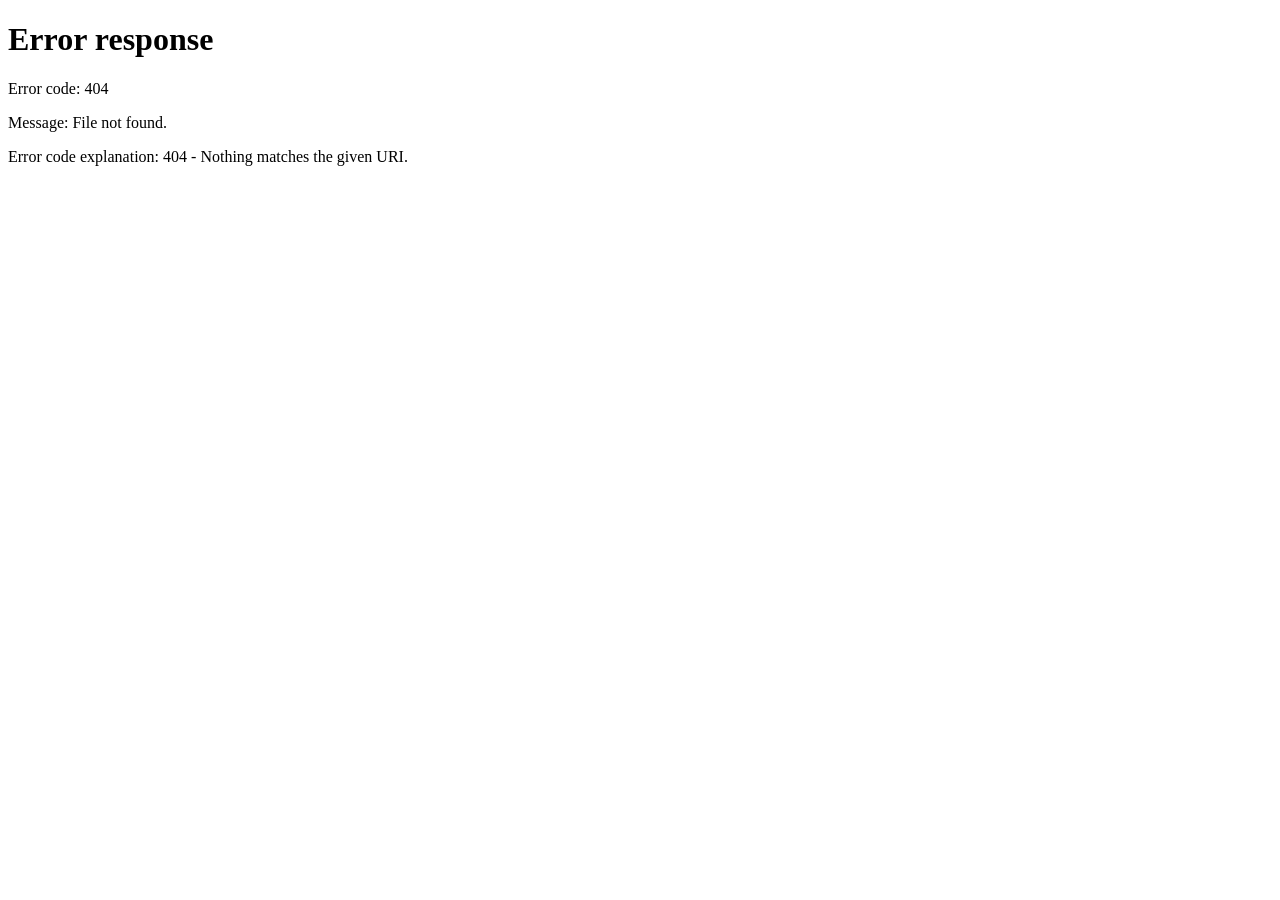
==== register-image.html @ 03844225 "Initial1 commit" ====
<!DOCTYPE html>
<html lang="en">
<head>
<meta charset="UTF-8">
<meta name="viewport" content="width=device-width, initial-scale=1.0">
<title>AttendX — Face Registration</title>
<link href="https://fonts.googleapis.com/css2?family=Syne:wght@400;600;700;800&family=DM+Sans:wght@300;400;500&display=swap" rel="stylesheet">
<link rel="stylesheet" href="register-image.css" >
</head>
<body>

<div class="deco-circle deco-1"></div>
<div class="deco-circle deco-2"></div>

<nav>
  <a href="#" class="logo">Smart <span>Attendance</span></a>
  <span class="nav-badge">Student Setup</span>
</nav>

<main>
  <div class="card">

    <!-- STEP INDICATOR -->
    <div class="steps">
      <div class="step done">
        <div class="step-dot">✓</div>
        <span>Account</span>
      </div>
      <div class="step-line"></div>
      <div class="step active">
        <div class="step-dot">2</div>
        <span>Face Photo</span>
      </div>
      <div class="step-line"></div>
      <div class="step">
        <div class="step-dot">3</div>
        <span>Dashboard</span>
      </div>
    </div>

    <span class="eyebrow">One Last Step</span>
    <h2 class="card-title">Register your face</h2>
    <p class="card-subtitle">Upload a clear photo of your face. This will be used to verify your identity when marking attendance.</p>

    <!-- ERROR / SUCCESS MESSAGES -->
    <div class="msg error" id="errorMsg"></div>
    <div class="msg success" id="successMsg"></div>

    <!-- PROGRESS -->
    <div class="progress-wrap" id="progressWrap">
      <div class="progress-label">
        <span>Uploading photo...</span>
        <span id="progressPct">0%</span>
      </div>
      <div class="progress-bar-bg">
        <div class="progress-bar-fill" id="progressFill"></div>
      </div>
    </div>

    <!-- UPLOAD ZONE -->
    <div class="upload-zone" id="uploadZone">
      <input type="file" id="photoInput" accept="image/jpeg,image/png,image/webp" onchange="handleFileSelect(event)">
      <div class="upload-icon">📷</div>
      <div class="upload-primary">Click to upload or drag & drop</div>
      <div class="upload-secondary">JPG, PNG or WEBP · Max 5MB</div>
    </div>

    <!-- IMAGE PREVIEW -->
    <div class="preview-wrap" id="previewWrap">
      <img id="previewImg" src="" alt="Your photo preview">
      <div class="preview-overlay">
        <span class="preview-name" id="previewName"></span>
        <button class="change-btn" onclick="changePhoto()">Change</button>
      </div>
    </div>

    <!-- TIPS -->
    <div class="tips">
      <div class="tips-title">Photo guidelines</div>
      <ul>
        <li>Face clearly visible, no sunglasses</li>
        <li>Good lighting — avoid dark or backlit photos</li>
        <li>Look straight into the camera</li>
        <li>Solo photo — no other people in frame</li>
      </ul>
    </div>

    <button class="submit-btn" id="submitBtn" onclick="submitPhoto()" disabled>
      Register Face 
    </button>
<!-- 
    <span class="skip-link" onclick="skipForNow()">Skip for now — I'll do this later</span> -->

  </div>
</main>

<script src="resgister-image.js"></script>
</body>
</html>
---- register-image.css ----
:root {
    --ink: #0d0f14;
    --surface: #f5f3ee;
    --white: #ffffff;
    --accent: #e84d2a;
    --muted: #7a7a7a;
    --border: #e0ddd6;
    --student: #e84d2a;
    --success: #16a34a;
    --success-bg: #f0fdf4;
    --success-border: #bbf7d0;
  }

  *, *::before, *::after { box-sizing: border-box; margin: 0; padding: 0; }

  body {
    font-family: 'DM Sans', sans-serif;
    background: var(--surface);
    color: var(--ink);
    min-height: 100vh;
    display: flex;
    flex-direction: column;
    overflow-x: hidden;
  }

  body::before {
    content: '';
    position: fixed;
    inset: 0;
    background-image:
      linear-gradient(rgba(13,15,20,0.04) 1px, transparent 1px),
      linear-gradient(90deg, rgba(13,15,20,0.04) 1px, transparent 1px);
    background-size: 40px 40px;
    pointer-events: none;
    z-index: 0;
  }

  nav {
    position: relative;
    z-index: 10;
    display: flex;
    align-items: center;
    justify-content: space-between;
    padding: 22px 48px;
    border-bottom: 1px solid var(--border);
    background: rgba(245,243,238,0.85);
    backdrop-filter: blur(10px);
  }

  .logo {
    font-family: 'Syne', sans-serif;
    font-weight: 800;
    font-size: 1.5rem;
    letter-spacing: -0.04em;
    color: var(--ink);
    text-decoration: none;
  }
  .logo span { color: var(--accent); }

  .nav-badge {
    font-size: 0.72rem;
    font-weight: 500;
    letter-spacing: 0.08em;
    text-transform: uppercase;
    color: var(--muted);
    background: var(--border);
    padding: 4px 12px;
    border-radius: 100px;
  }

  .deco-circle {
    position: fixed;
    border-radius: 50%;
    pointer-events: none;
    z-index: 0;
  }
  .deco-1 {
    width: 500px; height: 500px;
    background: radial-gradient(circle, rgba(232,77,42,0.06), transparent 70%);
    top: -100px; left: -100px;
  }
  .deco-2 {
    width: 400px; height: 400px;
    background: radial-gradient(circle, rgba(26,86,219,0.07), transparent 70%);
    bottom: -80px; right: -80px;
  }

  /* MAIN LAYOUT */
  main {
    position: relative;
    z-index: 1;
    flex: 1;
    display: flex;
    align-items: center;
    justify-content: center;
    padding: 60px 24px;
  }

  .card {
    background: var(--white);
    border: 1.5px solid var(--border);
    border-radius: 16px;
    width: 100%;
    max-width: 480px;
    padding: 48px 40px;
    animation: fadeUp 0.5s ease both;
  }

  @keyframes fadeUp {
    from { opacity: 0; transform: translateY(24px); }
    to { opacity: 1; transform: translateY(0); }
  }

  /* STEP INDICATOR */
  .steps {
    display: flex;
    align-items: center;
    gap: 0;
    margin-bottom: 40px;
  }

  .step {
    display: flex;
    align-items: center;
    gap: 8px;
    font-size: 0.78rem;
    font-weight: 500;
    letter-spacing: 0.04em;
    text-transform: uppercase;
    color: var(--muted);
  }

  .step.done { color: var(--success); }
  .step.active { color: var(--student); }

  .step-dot {
    width: 24px; height: 24px;
    border-radius: 50%;
    border: 1.5px solid var(--border);
    display: flex; align-items: center; justify-content: center;
    font-size: 0.7rem;
    font-weight: 700;
    flex-shrink: 0;
    background: var(--white);
    color: var(--muted);
  }

  .step.done .step-dot {
    background: var(--success);
    border-color: var(--success);
    color: white;
  }

  .step.active .step-dot {
    background: var(--student);
    border-color: var(--student);
    color: white;
  }

  .step-line {
    flex: 1;
    height: 1.5px;
    background: var(--border);
    margin: 0 8px;
  }

  /* HEADER */
  .eyebrow {
    display: inline-flex;
    align-items: center;
    gap: 8px;
    font-size: 0.75rem;
    font-weight: 500;
    letter-spacing: 0.12em;
    text-transform: uppercase;
    color: var(--student);
    margin-bottom: 12px;
  }
  .eyebrow::before {
    content: '';
    display: block;
    width: 20px; height: 2px;
    background: var(--student);
  }

  .card-title {
    font-family: 'Syne', sans-serif;
    font-weight: 800;
    font-size: 1.7rem;
    letter-spacing: -0.03em;
    line-height: 1.1;
    margin-bottom: 10px;
  }

  .card-subtitle {
    font-size: 0.88rem;
    color: var(--muted);
    line-height: 1.6;
    margin-bottom: 36px;
  }

  /* UPLOAD ZONE */
  .upload-zone {
    border: 2px dashed var(--border);
    border-radius: 12px;
    padding: 36px 24px;
    text-align: center;
    cursor: pointer;
    transition: border-color 0.2s, background 0.2s;
    position: relative;
    margin-bottom: 24px;
    background: var(--surface);
  }

  .upload-zone:hover, .upload-zone.drag-over {
    border-color: var(--student);
    background: #fff5f2;
  }

  .upload-zone input[type="file"] {
    position: absolute;
    inset: 0;
    opacity: 0;
    cursor: pointer;
    width: 100%;
    height: 100%;
  }

  .upload-icon {
    width: 56px; height: 56px;
    border-radius: 50%;
    background: #fff0ed;
    border: 1.5px solid #f9c4b8;
    display: flex; align-items: center; justify-content: center;
    margin: 0 auto 16px;
    font-size: 1.5rem;
    transition: transform 0.2s;
  }

  .upload-zone:hover .upload-icon { transform: scale(1.08); }

  .upload-primary {
    font-family: 'Syne', sans-serif;
    font-weight: 700;
    font-size: 0.95rem;
    color: var(--ink);
    margin-bottom: 4px;
  }

  .upload-secondary {
    font-size: 0.8rem;
    color: var(--muted);
  }

  /* PREVIEW */
  .preview-wrap {
    display: none;
    position: relative;
    margin-bottom: 24px;
    border-radius: 12px;
    overflow: hidden;
    border: 1.5px solid var(--border);
    background: var(--ink);
  }

  .preview-wrap img {
    width: 100%;
    height: 220px;
    object-fit: cover;
    display: block;
  }

  .preview-overlay {
    position: absolute;
    bottom: 0; left: 0; right: 0;
    padding: 12px 16px;
    background: linear-gradient(transparent, rgba(13,15,20,0.7));
    display: flex;
    align-items: center;
    justify-content: space-between;
  }

  .preview-name {
    font-size: 0.8rem;
    color: rgba(255,255,255,0.85);
    font-weight: 500;
    white-space: nowrap;
    overflow: hidden;
    text-overflow: ellipsis;
    max-width: 200px;
  }

  .change-btn {
    font-size: 0.75rem;
    font-weight: 600;
    color: white;
    background: rgba(255,255,255,0.15);
    border: 1px solid rgba(255,255,255,0.25);
    border-radius: 6px;
    padding: 4px 10px;
    cursor: pointer;
    transition: background 0.2s;
    flex-shrink: 0;
  }
  .change-btn:hover { background: rgba(255,255,255,0.25); }

  /* TIPS */
  .tips {
    background: #fff8f6;
    border: 1px solid #fde8e2;
    border-radius: 10px;
    padding: 16px 18px;
    margin-bottom: 28px;
  }

  .tips-title {
    font-size: 0.78rem;
    font-weight: 600;
    letter-spacing: 0.06em;
    text-transform: uppercase;
    color: var(--student);
    margin-bottom: 10px;
  }

  .tips ul {
    list-style: none;
    display: flex;
    flex-direction: column;
    gap: 6px;
  }

  .tips li {
    font-size: 0.82rem;
    color: var(--muted);
    display: flex;
    align-items: center;
    gap: 8px;
  }

  .tips li::before {
    content: '✓';
    color: var(--student);
    font-weight: 700;
    font-size: 0.75rem;
    flex-shrink: 0;
  }

  /* SUBMIT BTN */
  .submit-btn {
    width: 100%;
    padding: 15px;
    border: none;
    border-radius: 8px;
    font-family: 'Syne', sans-serif;
    font-weight: 700;
    font-size: 0.95rem;
    letter-spacing: 0.02em;
    cursor: pointer;
    background: var(--student);
    color: white;
    transition: transform 0.15s, opacity 0.2s;
    position: relative;
    overflow: hidden;
  }

  .submit-btn:disabled {
    opacity: 0.5;
    cursor: not-allowed;
  }

  .submit-btn:not(:disabled):hover { opacity: 0.9; }
  .submit-btn:not(:disabled):active { transform: scale(0.98); }

  .submit-btn::after {
    content: '';
    position: absolute;
    inset: 0;
    background: rgba(255,255,255,0.12);
    opacity: 0;
    transition: opacity 0.2s;
  }
  .submit-btn:not(:disabled):hover::after { opacity: 1; }

  /* MESSAGES */
  .msg {
    display: none;
    border-radius: 8px;
    padding: 12px 16px;
    font-size: 0.84rem;
    margin-bottom: 20px;
  }

  .msg.error {
    background: #fff0ed;
    border: 1px solid #f9c4b8;
    color: #c0392b;
  }

  .msg.success {
    background: var(--success-bg);
    border: 1px solid var(--success-border);
    color: var(--success);
    font-weight: 500;
  }

  /* PROGRESS BAR */
  .progress-wrap {
    display: none;
    margin-bottom: 20px;
  }

  .progress-label {
    font-size: 0.78rem;
    color: var(--muted);
    margin-bottom: 6px;
    display: flex;
    justify-content: space-between;
  }

  .progress-bar-bg {
    height: 4px;
    background: var(--border);
    border-radius: 100px;
    overflow: hidden;
  }

  .progress-bar-fill {
    height: 100%;
    background: var(--student);
    border-radius: 100px;
    width: 0%;
    transition: width 0.3s ease;
  }

  /* SKIP */
  .skip-link {
    display: block;
    text-align: center;
    margin-top: 16px;
    font-size: 0.8rem;
    color: var(--muted);
    cursor: pointer;
    text-decoration: underline;
    text-underline-offset: 3px;
  }
  .skip-link:hover { color: var(--ink); }

  @media (max-width: 600px) {
    nav { padding: 16px 20px; }
    .card { padding: 32px 24px; }
  }
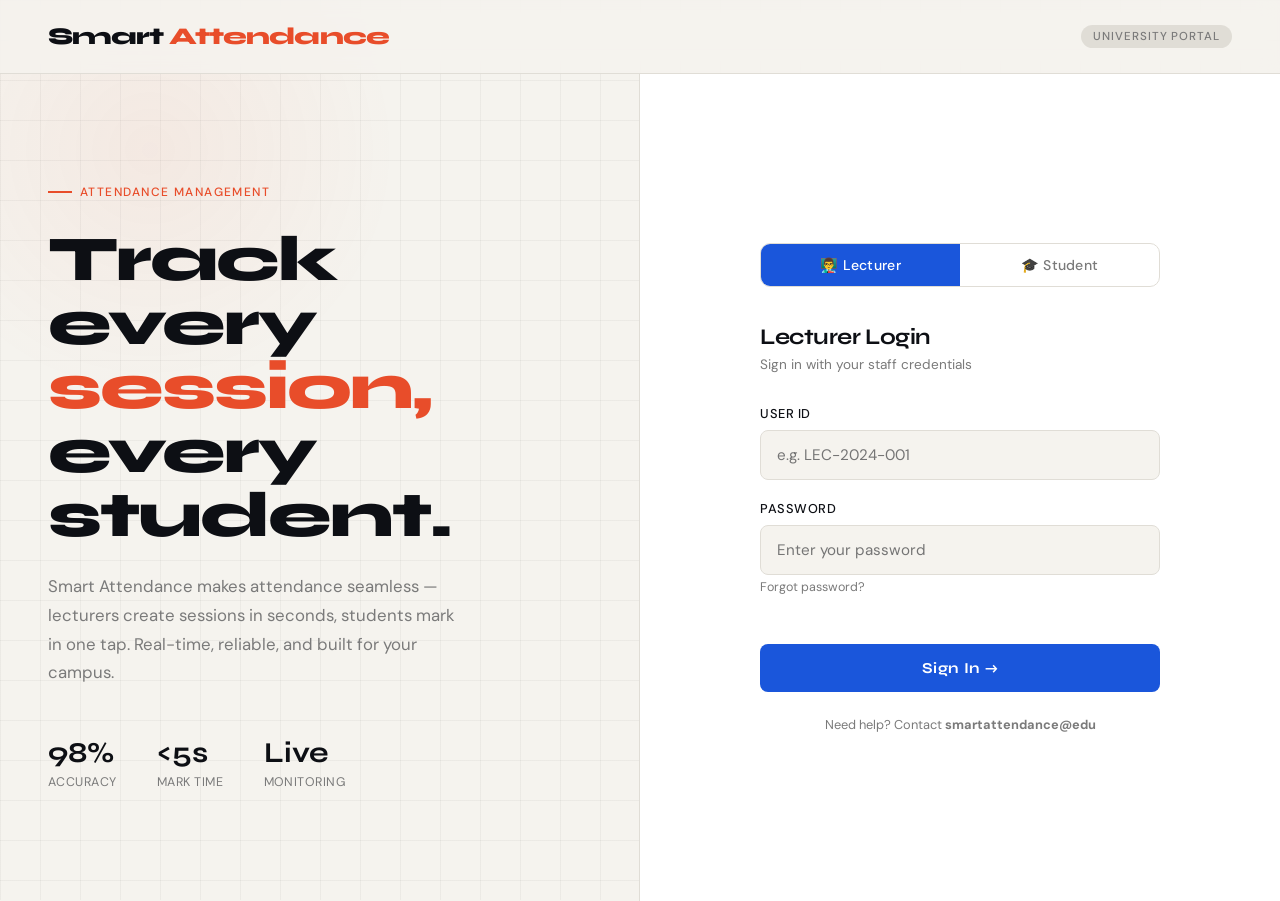
==== commit 01bad1ec: "new change" ====
--- a/register-image.html
+++ b/register-image.html
@@ -5,7 +5,101 @@
 <meta name="viewport" content="width=device-width, initial-scale=1.0">
 <title>AttendX — Face Registration</title>
 <link href="https://fonts.googleapis.com/css2?family=Syne:wght@400;600;700;800&family=DM+Sans:wght@300;400;500&display=swap" rel="stylesheet">
-<link rel="stylesheet" href="register-image.css" >
+<link rel="stylesheet" href="register-image.css">
+<style>
+  /* ── Camera UI additions ── */
+  .camera-wrap {
+    position: relative;
+    width: 100%;
+    max-width: 420px;
+    margin: 0 auto 1.2rem;
+    border-radius: 16px;
+    overflow: hidden;
+    background: #0a0a0a;
+    aspect-ratio: 4/3;
+    display: flex;
+    align-items: center;
+    justify-content: center;
+  }
+  #cameraFeed {
+    width: 100%;
+    height: 100%;
+    object-fit: cover;
+    display: block;
+    transform: scaleX(-1); /* mirror so it feels natural */
+  }
+  /* face guide overlay */
+  .face-guide {
+    position: absolute;
+    inset: 0;
+    display: flex;
+    align-items: center;
+    justify-content: center;
+    pointer-events: none;
+  }
+  .face-oval {
+    width: 52%;
+    aspect-ratio: 3/4;
+    border: 2.5px dashed rgba(255,255,255,0.55);
+    border-radius: 50%;
+  }
+  /* corner accent marks */
+  .face-guide::before,
+  .face-guide::after {
+    content: '';
+    position: absolute;
+    width: 18px; height: 18px;
+    border-color: rgba(255,255,255,0.85);
+    border-style: solid;
+  }
+  .face-guide::before { top: 14px; left: 14px; border-width: 2.5px 0 0 2.5px; border-radius: 3px 0 0 0; }
+  .face-guide::after  { bottom: 14px; right: 14px; border-width: 0 2.5px 2.5px 0; border-radius: 0 0 3px 0; }
+
+  .cam-status {
+    position: absolute;
+    bottom: 10px; left: 0; right: 0;
+    text-align: center;
+    font-size: 0.72rem;
+    color: rgba(255,255,255,0.7);
+    letter-spacing: .03em;
+  }
+
+  /* camera controls row */
+  .cam-controls {
+    display: flex;
+    gap: .75rem;
+    justify-content: center;
+    margin-bottom: 1.2rem;
+    flex-wrap: wrap;
+  }
+  .cam-btn {
+    display: inline-flex;
+    align-items: center;
+    gap: .45rem;
+    padding: .55rem 1.2rem;
+    border-radius: 999px;
+    border: 1.5px solid currentColor;
+    font-family: 'DM Sans', sans-serif;
+    font-size: .88rem;
+    font-weight: 500;
+    cursor: pointer;
+    transition: background .15s, color .15s, opacity .15s;
+    background: transparent;
+  }
+  .cam-btn:disabled { opacity: .38; cursor: not-allowed; }
+  .cam-btn.primary  { background: #4f46e5; color: #fff; border-color: #4f46e5; }
+  .cam-btn.primary:hover:not(:disabled)  { background: #4338ca; }
+  .cam-btn.secondary { color: #4f46e5; border-color: #4f46e5; }
+  .cam-btn.secondary:hover:not(:disabled) { background: rgba(79,70,229,.07); }
+  .cam-btn.danger   { color: #dc2626; border-color: #dc2626; }
+  .cam-btn.danger:hover:not(:disabled) { background: rgba(220,38,38,.07); }
+
+  /* hidden canvas used for snapshot */
+  #snapCanvas { display: none; }
+
+  /* hide preview-wrap until a shot is taken */
+  #previewWrap { display: none; }
+</style>
 </head>
 <body>
 
@@ -40,16 +134,16 @@
 
     <span class="eyebrow">One Last Step</span>
     <h2 class="card-title">Register your face</h2>
-    <p class="card-subtitle">Upload a clear photo of your face. This will be used to verify your identity when marking attendance.</p>
+    <p class="card-subtitle">Position your face inside the oval, then tap <strong>Capture</strong>. This photo is used to verify your identity when marking attendance.</p>
 
     <!-- ERROR / SUCCESS MESSAGES -->
-    <div class="msg error" id="errorMsg"></div>
+    <div class="msg error"   id="errorMsg"></div>
     <div class="msg success" id="successMsg"></div>
 
     <!-- PROGRESS -->
     <div class="progress-wrap" id="progressWrap">
       <div class="progress-label">
-        <span>Uploading photo...</span>
+        <span>Uploading photo…</span>
         <span id="progressPct">0%</span>
       </div>
       <div class="progress-bar-bg">
@@ -57,20 +151,33 @@
       </div>
     </div>
 
-    <!-- UPLOAD ZONE -->
-    <div class="upload-zone" id="uploadZone">
-      <input type="file" id="photoInput" accept="image/jpeg,image/png,image/webp" onchange="handleFileSelect(event)">
-      <div class="upload-icon">📷</div>
-      <div class="upload-primary">Click to upload or drag & drop</div>
-      <div class="upload-secondary">JPG, PNG or WEBP · Max 5MB</div>
+    <!-- ── CAMERA SECTION ── -->
+    <div id="cameraSection">
+      <div class="camera-wrap" id="cameraWrap">
+        <video id="cameraFeed" autoplay playsinline muted></video>
+        <div class="face-guide"><div class="face-oval"></div></div>
+        <span class="cam-status" id="camStatus">Starting camera…</span>
+      </div>
+
+      <div class="cam-controls">
+        <!-- <button class="cam-btn secondary" id="switchBtn" onclick="switchCamera()" title="Flip camera">
+          🔄 Flip
+        </button> -->
+        <button class="cam-btn primary" id="captureBtn" onclick="capturePhoto()" disabled>
+         Capture
+        </button>
+      </div>
     </div>
 
-    <!-- IMAGE PREVIEW -->
+    <!-- hidden canvas for snapshot -->
+    <canvas id="snapCanvas"></canvas>
+
+    <!-- IMAGE PREVIEW (shown after capture) -->
     <div class="preview-wrap" id="previewWrap">
-      <img id="previewImg" src="" alt="Your photo preview">
+      <img id="previewImg" src="" alt="Your captured photo">
       <div class="preview-overlay">
-        <span class="preview-name" id="previewName"></span>
-        <button class="change-btn" onclick="changePhoto()">Change</button>
+        <span class="preview-name" id="previewName">Photo captured ✓</span>
+        <button class="cam-btn danger" onclick="retakePhoto()" style="border-width:1.5px;padding:.35rem .9rem;font-size:.82rem;">Retake</button>
       </div>
     </div>
 
@@ -86,14 +193,209 @@
     </div>
 
     <button class="submit-btn" id="submitBtn" onclick="submitPhoto()" disabled>
-      Register Face 
+      Register Face
     </button>
-<!-- 
-    <span class="skip-link" onclick="skipForNow()">Skip for now — I'll do this later</span> -->
 
   </div>
 </main>
 
 <script src="resgister-image.js"></script>
+<script>
+/* ═══════════════════════════════════════════════
+   Camera capture logic
+   ═══════════════════════════════════════════════ */
+
+let stream        = null;   // active MediaStream
+let facingMode    = 'user'; // 'user' = front, 'environment' = back
+let capturedBlob  = null;   // Blob ready for upload
+
+const video       = document.getElementById('cameraFeed');
+const canvas      = document.getElementById('snapCanvas');
+const camStatus   = document.getElementById('camStatus');
+const captureBtn  = document.getElementById('captureBtn');
+const switchBtn   = document.getElementById('switchBtn');
+const cameraSection = document.getElementById('cameraSection');
+const previewWrap   = document.getElementById('previewWrap');
+const previewImg    = document.getElementById('previewImg');
+const submitBtn     = document.getElementById('submitBtn');
+
+/* ── Start camera on load ── */
+window.addEventListener('DOMContentLoaded', () => startCamera());
+
+async function startCamera() {
+  stopStream(); // tear down any previous stream
+  camStatus.textContent = 'Starting camera…';
+  captureBtn.disabled = true;
+
+  try {
+    stream = await navigator.mediaDevices.getUserMedia({
+      video: { facingMode, width: { ideal: 1280 }, height: { ideal: 960 } },
+      audio: false
+    });
+    video.srcObject = stream;
+    video.onloadedmetadata = () => {
+      video.play();
+      camStatus.textContent = 'Position your face inside the oval';
+      captureBtn.disabled = false;
+    };
+  } catch (err) {
+    const msg = err.name === 'NotAllowedError'
+      ? 'Camera access denied. Please allow camera permission and reload.'
+      : 'Could not access camera: ' + err.message;
+    showError(msg);
+    camStatus.textContent = '⚠ Camera unavailable';
+  }
+}
+
+function stopStream() {
+  if (stream) {
+    stream.getTracks().forEach(t => t.stop());
+    stream = null;
+  }
+}
+
+/* ── Switch front / back ── */
+async function switchCamera() {
+  facingMode = facingMode === 'user' ? 'environment' : 'user';
+  // mirror only the front camera
+  video.style.transform = facingMode === 'user' ? 'scaleX(-1)' : 'scaleX(1)';
+  await startCamera();
+}
+
+/* ── Take snapshot ── */
+function capturePhoto() {
+  if (!stream) return;
+
+  const w = video.videoWidth;
+  const h = video.videoHeight;
+  canvas.width  = w;
+  canvas.height = h;
+
+  const ctx = canvas.getContext('2d');
+  // un-mirror the image so the saved file is correct
+  if (facingMode === 'user') {
+    ctx.translate(w, 0);
+    ctx.scale(-1, 1);
+  }
+  ctx.drawImage(video, 0, 0, w, h);
+
+  canvas.toBlob(blob => {
+    capturedBlob = blob;
+
+    // show preview
+    const url = URL.createObjectURL(blob);
+    previewImg.src = url;
+    previewWrap.style.display = 'block';
+
+    // hide live camera
+    cameraSection.style.display = 'none';
+
+    // enable upload button
+    submitBtn.disabled = false;
+
+    // stop the camera to save battery/resources
+    stopStream();
+  }, 'image/jpeg', 0.92);
+}
+
+/* ── Retake ── */
+function retakePhoto() {
+  capturedBlob = null;
+  previewImg.src = '';
+  previewWrap.style.display = 'none';
+  cameraSection.style.display = 'block';
+  submitBtn.disabled = true;
+  clearMessages();
+  startCamera();
+}
+
+/* ═══════════════════════════════════════════════
+   Upload logic
+   ═══════════════════════════════════════════════ */
+
+async function submitPhoto() {
+  if (!capturedBlob) {
+    showError('Please capture a photo first.');
+    return;
+  }
+
+  const token = localStorage.getItem('token');
+  if (!token) {
+    showError('You are not logged in. Please log in first.');
+    return;
+  }
+
+  clearMessages();
+  showProgress(true);
+  submitBtn.disabled = true;
+
+  // Build FormData — same field name your backend expects
+  const formData = new FormData();
+  formData.append('photo', capturedBlob, 'face-capture.jpg');
+
+  try {
+    // XHR gives us upload progress; swap URL to your real endpoint
+    const xhr = new XMLHttpRequest();
+    xhr.open('POST', 'https://your-backend.com/api/students/upload-photo');
+    xhr.setRequestHeader('Authorization', 'Bearer ' + token);
+
+    xhr.upload.onprogress = e => {
+      if (e.lengthComputable) {
+        const pct = Math.round((e.loaded / e.total) * 100);
+        setProgress(pct);
+      }
+    };
+
+    xhr.onload = () => {
+      showProgress(false);
+      if (xhr.status >= 200 && xhr.status < 300) {
+        showSuccess('Face registered successfully! Redirecting…');
+        setTimeout(() => window.location.href = 'student2.html', 1800);
+      } else {
+        let msg = 'Upload failed.';
+        try { msg = JSON.parse(xhr.responseText).message || msg; } catch (_) {}
+        showError(msg);
+        submitBtn.disabled = false;
+      }
+    };
+
+    xhr.onerror = () => {
+      showProgress(false);
+      showError('Network error. Please check your connection and try again.');
+      submitBtn.disabled = false;
+    };
+
+    xhr.send(formData);
+
+  } catch (err) {
+    showProgress(false);
+    showError('Unexpected error: ' + err.message);
+    submitBtn.disabled = false;
+  }
+}
+
+/* ── Helpers ── */
+function showProgress(on) {
+  document.getElementById('progressWrap').style.display = on ? 'block' : 'none';
+  if (!on) setProgress(0);
+}
+function setProgress(pct) {
+  document.getElementById('progressFill').style.width = pct + '%';
+  document.getElementById('progressPct').textContent  = pct + '%';
+}
+function showError(msg) {
+  const el = document.getElementById('errorMsg');
+  el.textContent = msg;
+  el.style.display = msg ? 'block' : 'none';
+}
+function showSuccess(msg) {
+  const el = document.getElementById('successMsg');
+  el.textContent = msg;
+  el.style.display = msg ? 'block' : 'none';
+}
+function clearMessages() {
+  showError(''); showSuccess('');
+}
+</script>
 </body>
 </html>
